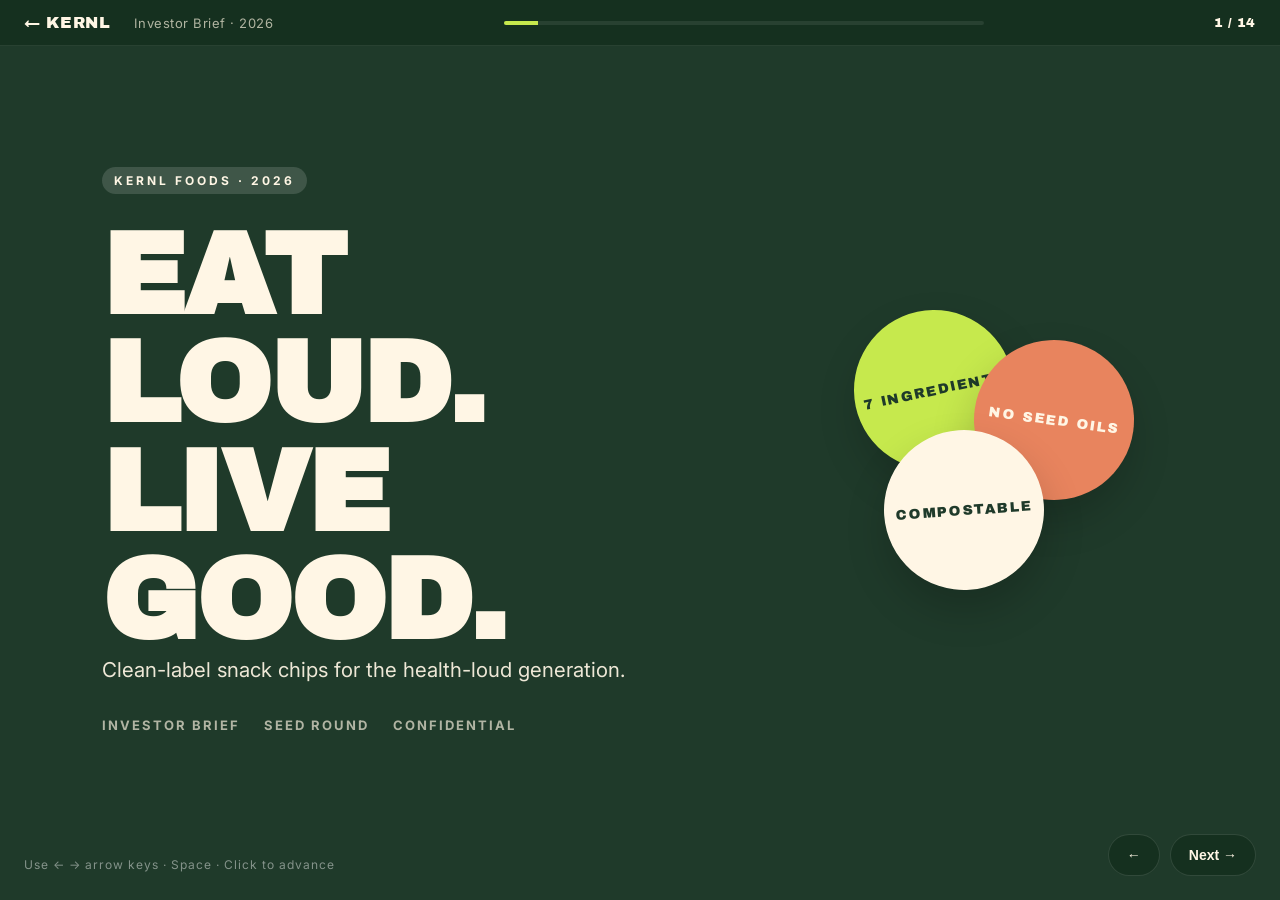
==== slides/index.html @ ddf89a63 "Launch KERNL site and pitch deck Static GitHub Pages-ready site for KERNL, a clean-label snack chip " ====
<!DOCTYPE html>
<html lang="en">
<head>
  <meta charset="UTF-8" />
  <meta name="viewport" content="width=device-width, initial-scale=1.0" />
  <title>KERNL — Investor Brief</title>
  <meta name="description" content="KERNL pitch deck — clean-label snack chips for the health-loud generation." />
  <link rel="preconnect" href="https://fonts.googleapis.com" />
  <link rel="preconnect" href="https://fonts.gstatic.com" crossorigin />
  <link href="https://fonts.googleapis.com/css2?family=Archivo+Black&family=Inter:wght@400;500;600;700;800&family=Caveat:wght@500;700&display=swap" rel="stylesheet" />
  <link rel="stylesheet" href="slides.css" />
</head>
<body>

  <header class="deck-bar">
    <a href="../" class="deck-bar__brand">← KERNL</a>
    <span class="deck-bar__title">Investor Brief · 2026</span>
    <div class="deck-bar__progress"><div id="progress"></div></div>
    <span class="deck-bar__count"><span id="curIdx">1</span> / <span id="total">14</span></span>
  </header>

  <main class="deck" id="deck">

    <!-- 1. Title -->
    <section class="slide slide--title" data-color="moss">
      <div class="slide__inner">
        <span class="kicker">KERNL FOODS · 2026</span>
        <h1 class="display xxl">EAT LOUD.<br/>LIVE GOOD.</h1>
        <p class="lead">Clean-label snack chips for the health-loud generation.</p>
        <div class="meta-row">
          <span>Investor Brief</span>
          <span>Seed Round</span>
          <span>Confidential</span>
        </div>
      </div>
      <div class="slide__art">
        <div class="badge-stack">
          <div class="badge badge--lime">7 INGREDIENTS</div>
          <div class="badge badge--coral">NO SEED OILS</div>
          <div class="badge badge--cream">COMPOSTABLE</div>
        </div>
      </div>
    </section>

    <!-- 2. Problem -->
    <section class="slide" data-color="cream">
      <div class="slide__inner">
        <span class="kicker">01 / The Problem</span>
        <h2 class="display xl">Healthy snacks are still lying.</h2>
        <p class="lead">Gen Z is the most health-aware generation ever — and the most frustrated. The "better-for-you" aisle is full of seed oils, hidden sugars, and ingredient lists longer than a pharmacy receipt.</p>
        <ul class="bullet-grid">
          <li><strong>78%</strong> of Gen Z read labels before buying. <em>(Mintel, 2025)</em></li>
          <li><strong>62%</strong> distrust "natural" claims from legacy brands.</li>
          <li><strong>$48B</strong> salty-snack market, growing 6% YoY — most innovation is theater.</li>
        </ul>
      </div>
    </section>

    <!-- 3. Why now -->
    <section class="slide" data-color="lime">
      <div class="slide__inner">
        <span class="kicker">02 / Why Now</span>
        <h2 class="display xl">A generation looking for permission to actually eat.</h2>
        <div class="stat-row">
          <div class="stat"><div class="stat__num">$143B</div><div class="stat__lbl">Gen Z food + bev spend, 2026</div></div>
          <div class="stat"><div class="stat__num">3.2x</div><div class="stat__lbl">More likely to switch brands over values</div></div>
          <div class="stat"><div class="stat__num">71%</div><div class="stat__lbl">Snack between meals daily</div></div>
        </div>
        <p class="lead">Anti-Big-Food sentiment is at an all-time high. TikTok-native brands (Poppi, Liquid Death, Olipop) prove a category can be redefined in 36 months.</p>
      </div>
    </section>

    <!-- 4. Solution -->
    <section class="slide" data-color="moss">
      <div class="slide__inner">
        <span class="kicker">03 / The Solution</span>
        <h2 class="display xl">KERNL: chips your grandparents would recognize.</h2>
        <p class="lead">Whole-grain corn + ancient grains, fried in olive and avocado oil, seasoned with real food. Seven ingredients or fewer. Always.</p>
        <ul class="check-list">
          <li>Radically short ingredient list</li>
          <li>No seed oils, no added sugar, no isolates</li>
          <li>Real veg as flavor (beet, avocado, lime — not powder)</li>
          <li>Home-compostable bag (TÜV-certified)</li>
          <li>Made in Cincinnati. Founder-led. Stays small on purpose.</li>
        </ul>
      </div>
    </section>

    <!-- 5. The line -->
    <section class="slide slide--line" data-color="cream">
      <div class="slide__inner">
        <span class="kicker">04 / The Product Line</span>
        <h2 class="display xl">Four flavors. One promise.</h2>
        <div class="bag-row">
          <div class="bag bag--green"><span class="bag__title">CLASSIC</span><span class="bag__desc">Sea Salt + Pepper</span></div>
          <div class="bag bag--coral"><span class="bag__title">SWEET HEAT</span><span class="bag__desc">Honey BBQ</span></div>
          <div class="bag bag--aqua"><span class="bag__title">COASTAL</span><span class="bag__desc">Avocado + Lime</span></div>
          <div class="bag bag--beet"><span class="bag__title">ROOTED</span><span class="bag__desc">Beet + Rosemary</span></div>
        </div>
        <p class="lead small">$5.99 / 5 oz · $19.99 variety pack · Subscribe & save 15%</p>
      </div>
    </section>

    <!-- 6. Brand -->
    <section class="slide" data-color="coral">
      <div class="slide__inner">
        <span class="kicker">05 / Brand</span>
        <h2 class="display xl">We're not a chip company. We're a youth lifestyle brand that happens to make chips.</h2>
        <p class="lead">Brand voice is conversational, self-aware, and a little chaotic — built for TikTok-native discovery and Gen Z community-building.</p>
        <div class="quote-block">
          "kernl is what would happen if Patagonia made a snack."<br/>
          <em>— The Strategist, 2026</em>
        </div>
      </div>
    </section>

    <!-- 7. Differentiation -->
    <section class="slide" data-color="cream">
      <div class="slide__inner">
        <span class="kicker">06 / Differentiation</span>
        <h2 class="display xl">Where we sit.</h2>
        <table class="compare">
          <thead>
            <tr><th></th><th>KERNL</th><th>Doritos</th><th>Hippeas</th><th>Siete</th></tr>
          </thead>
          <tbody>
            <tr><td>≤ 7 ingredients</td><td class="yes">✓</td><td>✗</td><td>✓</td><td>✓</td></tr>
            <tr><td>No seed oils</td><td class="yes">✓</td><td>✗</td><td>✗</td><td>partial</td></tr>
            <tr><td>0g added sugar</td><td class="yes">✓</td><td>✗</td><td>✓</td><td>✓</td></tr>
            <tr><td>Compostable bag</td><td class="yes">✓</td><td>✗</td><td>✗</td><td>✗</td></tr>
            <tr><td>Gen Z brand voice</td><td class="yes">✓</td><td>—</td><td>—</td><td>—</td></tr>
            <tr><td>Price / oz</td><td class="yes">$1.20</td><td>$0.45</td><td>$1.10</td><td>$1.40</td></tr>
          </tbody>
        </table>
      </div>
    </section>

    <!-- 8. Channel -->
    <section class="slide" data-color="lime">
      <div class="slide__inner">
        <span class="kicker">07 / Channels</span>
        <h2 class="display xl">DTC-first. Retail-curated.</h2>
        <div class="cols-3">
          <div class="col">
            <h3>DTC + Subscribe</h3>
            <p>kernl.snacks &amp; TikTok Shop. Recurring revenue, direct customer data, founder access.</p>
          </div>
          <div class="col">
            <h3>Curated Retail</h3>
            <p>Erewhon, Foxtrot, Pop Up Grocer, UO. Cultural cachet over volume.</p>
          </div>
          <div class="col">
            <h3>College + Indie</h3>
            <p>80+ campus coops + bodegas in target metros. Built for the dorm-room cohort.</p>
          </div>
        </div>
      </div>
    </section>

    <!-- 9. Unit economics -->
    <section class="slide" data-color="moss">
      <div class="slide__inner">
        <span class="kicker">08 / Unit Economics</span>
        <h2 class="display xl">The math works.</h2>
        <div class="stat-row">
          <div class="stat"><div class="stat__num">62%</div><div class="stat__lbl">Gross margin (DTC, blended)</div></div>
          <div class="stat"><div class="stat__num">$18</div><div class="stat__lbl">Blended CAC, paid + organic</div></div>
          <div class="stat"><div class="stat__num">$94</div><div class="stat__lbl">12-mo LTV, sub cohort</div></div>
          <div class="stat"><div class="stat__num">5.2x</div><div class="stat__lbl">LTV / CAC</div></div>
        </div>
        <p class="lead small">Targets are conservative vs. Olipop / Magic Spoon at comparable stage.</p>
      </div>
    </section>

    <!-- 10. Traction / Roadmap -->
    <section class="slide" data-color="cream">
      <div class="slide__inner">
        <span class="kicker">09 / Traction &amp; Roadmap</span>
        <h2 class="display xl">12 months out.</h2>
        <ul class="timeline">
          <li><span class="when">Q1</span><span class="what">Launch DTC + first 4 SKUs · pilot Erewhon</span></li>
          <li><span class="when">Q2</span><span class="what">10K subscribers · TikTok Shop integration</span></li>
          <li><span class="when">Q3</span><span class="what">Expand to Sprouts (200 doors) · Limited drop #1</span></li>
          <li><span class="when">Q4</span><span class="what">$4M ARR · Series A conversations · 5th SKU</span></li>
        </ul>
      </div>
    </section>

    <!-- 11. Team -->
    <section class="slide" data-color="aqua">
      <div class="slide__inner">
        <span class="kicker">10 / Team</span>
        <h2 class="display xl">The founders.</h2>
        <div class="team">
          <div class="member">
            <div class="member__avatar" style="background: linear-gradient(135deg,#C6E94D,#1F3A2A)">M</div>
            <h3>Maya Okafor</h3>
            <p>Co-founder, CEO. Ex-General Mills brand. Cornell food science. Built and sold a campus snack pop-up to 4 universities at 22.</p>
          </div>
          <div class="member">
            <div class="member__avatar" style="background: linear-gradient(135deg,#E8845E,#5C2543)">J</div>
            <h3>Jules Rivera</h3>
            <p>Co-founder, COO. Ex-Olipop ops. Stanford MBA. Ran supply chain for 0→$30M at a previous DTC bev brand.</p>
          </div>
          <div class="member">
            <div class="member__avatar" style="background: linear-gradient(135deg,#9DC4B5,#1F3A2A)">+</div>
            <h3>Advisors</h3>
            <p>Founders of Magic Spoon, Caulipower, &amp; Three Wishes. Plus a former Whole Foods category buyer.</p>
          </div>
        </div>
      </div>
    </section>

    <!-- 12. The ask -->
    <section class="slide" data-color="coral">
      <div class="slide__inner">
        <span class="kicker">11 / The Ask</span>
        <h2 class="display xl">Raising $2.5M Seed.</h2>
        <p class="lead">To launch four SKUs nationally, hit 25K subscribers, and prove the playbook for a Series A in 2027.</p>
        <div class="ask-grid">
          <div><strong>40%</strong> Inventory + production</div>
          <div><strong>30%</strong> Brand + paid acquisition</div>
          <div><strong>20%</strong> Team (3 hires)</div>
          <div><strong>10%</strong> Retail launch ops</div>
        </div>
      </div>
    </section>

    <!-- 13. Why us -->
    <section class="slide" data-color="moss">
      <div class="slide__inner">
        <span class="kicker">12 / Why Us</span>
        <h2 class="display xl">A category window opens once a decade.</h2>
        <p class="lead">It happened to drinks (Olipop, Liquid Death). It's happening to snacks now. KERNL is the brand a Gen Z consumer would build if they had a P&amp;L.</p>
        <p class="lead">We're founder-led, mission-aligned, and operationally seasoned. We don't need three years to figure out what to make. We already know.</p>
      </div>
    </section>

    <!-- 14. Thanks -->
    <section class="slide slide--end" data-color="lime">
      <div class="slide__inner">
        <h2 class="display xxl">LET'S MAKE A SNACK.</h2>
        <p class="lead">maya@kernl.snacks · jules@kernl.snacks · kernl.snacks</p>
        <div class="meta-row">
          <span>kernl.snacks/pitch</span>
          <span>@kernlsnacks</span>
          <span>Cincinnati, OH</span>
        </div>
      </div>
    </section>

  </main>

  <footer class="deck-controls" aria-label="Deck navigation">
    <button id="prev" aria-label="Previous slide">←</button>
    <button id="next" aria-label="Next slide">Next →</button>
  </footer>

  <p class="hint">Use ← → arrow keys · Space · Click to advance</p>

  <script src="slides.js" defer></script>
</body>
</html>
---- slides/slides.css ----
/* =========================================================
   KERNL — pitch deck
   ========================================================= */

:root {
  --moss: #1F3A2A;
  --moss-deep: #15301F;
  --cream: #F4ECD8;
  --cream-light: #FFF6E5;
  --lime: #C6E94D;
  --coral: #E8845E;
  --beet: #5C2543;
  --aqua: #9DC4B5;
  --gold: #E8C063;
  --ink: #1A1A1A;
  --ink-soft: #4A4A48;

  --display: 'Archivo Black', 'Inter', system-ui, sans-serif;
  --body: 'Inter', system-ui, -apple-system, sans-serif;
  --hand: 'Caveat', cursive;
}

* { box-sizing: border-box; margin: 0; padding: 0; }

html, body {
  height: 100%;
  font-family: var(--body);
  background: var(--moss);
  color: var(--ink);
  overflow: hidden;
}

::selection { background: var(--lime); color: var(--moss); }

/* =========================================================
   Top bar
   ========================================================= */

.deck-bar {
  position: fixed;
  top: 0; left: 0; right: 0;
  z-index: 50;
  display: flex;
  align-items: center;
  gap: 24px;
  padding: 14px 24px;
  background: rgba(21, 48, 31, .92);
  backdrop-filter: blur(8px);
  color: var(--cream-light);
  font-size: 13px;
  border-bottom: 1px solid rgba(255,255,255,.08);
}
.deck-bar__brand {
  font-family: var(--display);
  font-size: 16px;
  letter-spacing: .04em;
  color: var(--cream-light);
  text-decoration: none;
}
.deck-bar__brand:hover { color: var(--lime); }
.deck-bar__title { color: rgba(244,236,216,.7); letter-spacing: .04em; }

.deck-bar__progress {
  flex: 1;
  height: 4px;
  background: rgba(255,255,255,.08);
  border-radius: 999px;
  overflow: hidden;
  max-width: 480px;
  margin: 0 auto;
}
.deck-bar__progress > div {
  height: 100%;
  background: var(--lime);
  width: 0;
  transition: width .35s cubic-bezier(.2,.8,.2,1);
}

.deck-bar__count { font-family: var(--display); letter-spacing: .04em; }

/* =========================================================
   Slides
   ========================================================= */

.deck {
  position: relative;
  height: 100vh;
  width: 100vw;
}

.slide {
  position: absolute;
  inset: 0;
  display: grid;
  grid-template-columns: 1fr;
  align-items: center;
  padding: 96px 8vw 96px;
  opacity: 0;
  visibility: hidden;
  transform: translateX(40px) scale(.985);
  transition: opacity .45s ease, transform .45s cubic-bezier(.2,.8,.2,1), visibility 0s linear .45s;
  overflow-y: auto;
}
.slide.is-active {
  opacity: 1;
  visibility: visible;
  transform: none;
  transition: opacity .55s ease, transform .55s cubic-bezier(.2,.8,.2,1), visibility 0s;
}

.slide[data-color="moss"]   { background: var(--moss); color: var(--cream-light); }
.slide[data-color="cream"]  { background: var(--cream-light); color: var(--ink); }
.slide[data-color="lime"]   { background: var(--lime); color: var(--moss); }
.slide[data-color="coral"]  { background: var(--coral); color: var(--cream-light); }
.slide[data-color="aqua"]   { background: var(--aqua); color: var(--moss); }
.slide[data-color="beet"]   { background: var(--beet); color: var(--cream-light); }

.slide__inner {
  width: 100%;
  max-width: 1100px;
  margin: 0 auto;
}

.slide--title {
  grid-template-columns: 1.4fr .8fr;
  gap: 64px;
  align-items: center;
}
.slide--title .slide__inner { max-width: none; }

@media (max-width: 900px) {
  .slide { padding: 88px 6vw 64px; }
  .slide--title { grid-template-columns: 1fr; }
}

/* =========================================================
   Type
   ========================================================= */

.kicker {
  display: inline-block;
  font-size: 12px;
  font-weight: 700;
  letter-spacing: 3px;
  text-transform: uppercase;
  padding: 6px 12px;
  border-radius: 999px;
  background: rgba(0,0,0,.08);
  margin-bottom: 28px;
}
.slide[data-color="moss"]  .kicker,
.slide[data-color="coral"] .kicker,
.slide[data-color="beet"]  .kicker { background: rgba(255,255,255,.14); }

.display {
  font-family: var(--display);
  line-height: .94;
  letter-spacing: -.02em;
  text-transform: uppercase;
}
.xxl { font-size: clamp(3rem, 9vw, 7.5rem); }
.xl  { font-size: clamp(2.4rem, 6vw, 5rem); margin-bottom: 28px; }

.lead {
  font-size: clamp(17px, 1.6vw, 22px);
  line-height: 1.45;
  max-width: 760px;
  margin-bottom: 28px;
  opacity: .92;
}
.lead.small { font-size: 16px; opacity: .75; }

.meta-row {
  display: flex;
  gap: 24px;
  flex-wrap: wrap;
  font-size: 13px;
  letter-spacing: 2px;
  text-transform: uppercase;
  font-weight: 700;
  margin-top: 32px;
  opacity: .65;
}

/* =========================================================
   Components
   ========================================================= */

.bullet-grid {
  list-style: none;
  display: grid;
  gap: 18px;
  max-width: 760px;
}
.bullet-grid li {
  font-size: 18px;
  padding: 18px 22px;
  border-radius: 16px;
  background: rgba(0,0,0,.04);
  display: flex;
  align-items: baseline;
  gap: 16px;
}
.bullet-grid strong {
  font-family: var(--display);
  font-size: 28px;
  color: var(--moss);
  flex-shrink: 0;
}
.bullet-grid em { font-style: italic; opacity: .7; font-size: 14px; margin-left: 4px; }

.check-list {
  list-style: none;
  display: grid;
  gap: 12px;
  max-width: 760px;
}
.check-list li {
  font-size: 18px;
  padding-left: 32px;
  position: relative;
}
.check-list li::before {
  content: '✓';
  position: absolute;
  left: 0; top: 0;
  width: 22px; height: 22px;
  display: grid; place-items: center;
  background: var(--lime); color: var(--moss);
  border-radius: 50%;
  font-size: 12px; font-weight: 800;
}

.stat-row {
  display: grid;
  grid-template-columns: repeat(auto-fit, minmax(180px, 1fr));
  gap: 24px;
  margin: 28px 0;
}
.stat {
  padding: 24px;
  border-radius: 16px;
  background: rgba(0,0,0,.06);
}
.slide[data-color="moss"]  .stat,
.slide[data-color="coral"] .stat,
.slide[data-color="beet"]  .stat { background: rgba(255,255,255,.10); }
.stat__num {
  font-family: var(--display);
  font-size: clamp(2.4rem, 4vw, 3.6rem);
  line-height: 1;
  margin-bottom: 8px;
  letter-spacing: -.02em;
}
.stat__lbl { font-size: 14px; opacity: .8; line-height: 1.35; }

.bag-row {
  display: grid;
  grid-template-columns: repeat(4, 1fr);
  gap: 18px;
  margin: 32px 0 24px;
}
@media (max-width: 700px) { .bag-row { grid-template-columns: repeat(2, 1fr); } }

.bag {
  aspect-ratio: 3 / 4;
  border-radius: 16px;
  padding: 24px 16px;
  display: flex; flex-direction: column;
  justify-content: flex-end;
  color: var(--cream-light);
  text-align: center;
  position: relative;
  overflow: hidden;
}
.bag::before {
  content: 'KERNL';
  position: absolute; top: 22%; left: 0; right: 0;
  font-family: var(--display);
  font-size: 18%;
  text-align: center;
  letter-spacing: .04em;
}
.bag__title { font-family: var(--display); font-size: 14px; letter-spacing: 2px; }
.bag__desc { font-size: 12px; opacity: .85; margin-top: 4px; }
.bag--green { background: var(--moss); }
.bag--coral { background: var(--coral); }
.bag--aqua  { background: var(--aqua); color: var(--moss); }
.bag--aqua::before { color: var(--moss); }
.bag--beet  { background: var(--beet); }

.compare {
  width: 100%;
  border-collapse: collapse;
  margin-top: 24px;
  font-size: 16px;
}
.compare th, .compare td {
  padding: 14px 16px;
  text-align: left;
  border-bottom: 1px solid rgba(0,0,0,.08);
}
.compare th { font-family: var(--display); font-size: 12px; letter-spacing: 2px; text-transform: uppercase; opacity: .8; }
.compare th:first-child, .compare td:first-child { color: var(--ink-soft); }
.compare td.yes { font-family: var(--display); color: var(--moss); }
.compare tr:hover { background: rgba(0,0,0,.03); }

.cols-3 {
  display: grid;
  grid-template-columns: repeat(3, 1fr);
  gap: 24px;
  margin-top: 32px;
}
@media (max-width: 800px) { .cols-3 { grid-template-columns: 1fr; } }
.col h3 { font-family: var(--display); font-size: 18px; letter-spacing: .02em; margin-bottom: 10px; }
.col p { font-size: 16px; opacity: .85; line-height: 1.5; }

.timeline {
  list-style: none;
  display: grid;
  gap: 14px;
  margin-top: 24px;
}
.timeline li {
  display: grid;
  grid-template-columns: 80px 1fr;
  gap: 24px;
  align-items: center;
  padding: 18px 22px;
  background: rgba(0,0,0,.06);
  border-radius: 16px;
}
.timeline .when { font-family: var(--display); font-size: 22px; color: var(--moss); }
.timeline .what { font-size: 17px; }

.team {
  display: grid;
  grid-template-columns: repeat(3, 1fr);
  gap: 24px;
  margin-top: 28px;
}
@media (max-width: 800px) { .team { grid-template-columns: 1fr; } }
.member {
  background: rgba(0,0,0,.06);
  padding: 24px;
  border-radius: 18px;
}
.member__avatar {
  width: 56px; height: 56px; border-radius: 50%;
  display: grid; place-items: center;
  font-family: var(--display); font-size: 22px; color: var(--cream-light);
  margin-bottom: 16px;
}
.member h3 { font-family: var(--display); font-size: 18px; margin-bottom: 8px; letter-spacing: .02em; }
.member p { font-size: 14px; line-height: 1.5; opacity: .85; }

.ask-grid {
  display: grid;
  grid-template-columns: repeat(2, 1fr);
  gap: 16px;
  margin-top: 28px;
  max-width: 720px;
}
.ask-grid > div {
  padding: 22px 24px;
  background: rgba(255,255,255,.12);
  border-radius: 16px;
  font-size: 17px;
}
.ask-grid strong {
  display: block;
  font-family: var(--display);
  font-size: 32px;
  margin-bottom: 4px;
  color: var(--lime);
}

.quote-block {
  margin-top: 28px;
  padding: 28px 32px;
  background: rgba(255,255,255,.14);
  border-left: 4px solid var(--lime);
  border-radius: 4px 16px 16px 4px;
  font-family: var(--display);
  font-size: clamp(1.4rem, 2.5vw, 2rem);
  line-height: 1.2;
  text-transform: none;
  letter-spacing: 0;
}
.quote-block em { display: block; font-family: var(--body); font-size: 14px; font-weight: 500; opacity: .8; margin-top: 12px; letter-spacing: 2px; text-transform: uppercase; }

/* Title slide art */
.slide__art { display: grid; place-items: center; height: 100%; }
.badge-stack { position: relative; width: 280px; height: 280px; }
.badge {
  position: absolute;
  display: grid; place-items: center;
  width: 160px; height: 160px;
  border-radius: 50%;
  font-family: var(--display);
  font-size: 14px;
  letter-spacing: .12em;
  text-align: center;
  box-shadow: 0 20px 40px rgba(0,0,0,.18);
}
.badge--lime  { background: var(--lime); color: var(--moss); top: 0; left: 0; transform: rotate(-12deg); }
.badge--coral { background: var(--coral); color: var(--cream-light); top: 30px; right: 0; transform: rotate(8deg); }
.badge--cream { background: var(--cream-light); color: var(--moss); bottom: 0; left: 30px; transform: rotate(-4deg); }

@media (max-width: 900px) { .badge-stack { width: 240px; height: 240px; margin: 24px auto 0; } .badge { width: 130px; height: 130px; font-size: 12px; } }

.slide--end { text-align: center; }
.slide--end .slide__inner { max-width: 900px; }
.slide--end .meta-row { justify-content: center; }

/* =========================================================
   Bottom controls
   ========================================================= */

.deck-controls {
  position: fixed;
  bottom: 24px;
  right: 24px;
  z-index: 50;
  display: flex;
  gap: 10px;
}
.deck-controls button {
  background: var(--moss-deep);
  color: var(--cream-light);
  padding: 12px 18px;
  border-radius: 999px;
  font-weight: 700;
  font-size: 14px;
  cursor: pointer;
  transition: transform .15s ease, background .15s ease;
  border: 1px solid rgba(255,255,255,.12);
}
.deck-controls button:hover { background: var(--moss); transform: translateY(-2px); }

.hint {
  position: fixed;
  bottom: 28px; left: 24px;
  z-index: 50;
  color: rgba(255,255,255,.45);
  font-size: 12px;
  letter-spacing: 1px;
}

@media (max-width: 600px) { .hint { display: none; } }

@media (prefers-reduced-motion: reduce) {
  .slide { transition: opacity .2s ease; transform: none !important; }
  .deck-bar__progress > div { transition: none; }
}

/* Print: each slide on its own page */
@media print {
  html, body { background: white; height: auto; overflow: visible; }
  .deck-bar, .deck-controls, .hint { display: none !important; }
  .deck { height: auto; width: auto; display: block; }
  .slide {
    position: relative !important;
    inset: auto !important;
    page-break-after: always;
    opacity: 1 !important;
    visibility: visible !important;
    transform: none !important;
    height: 100vh;
    min-height: 720px;
  }
}
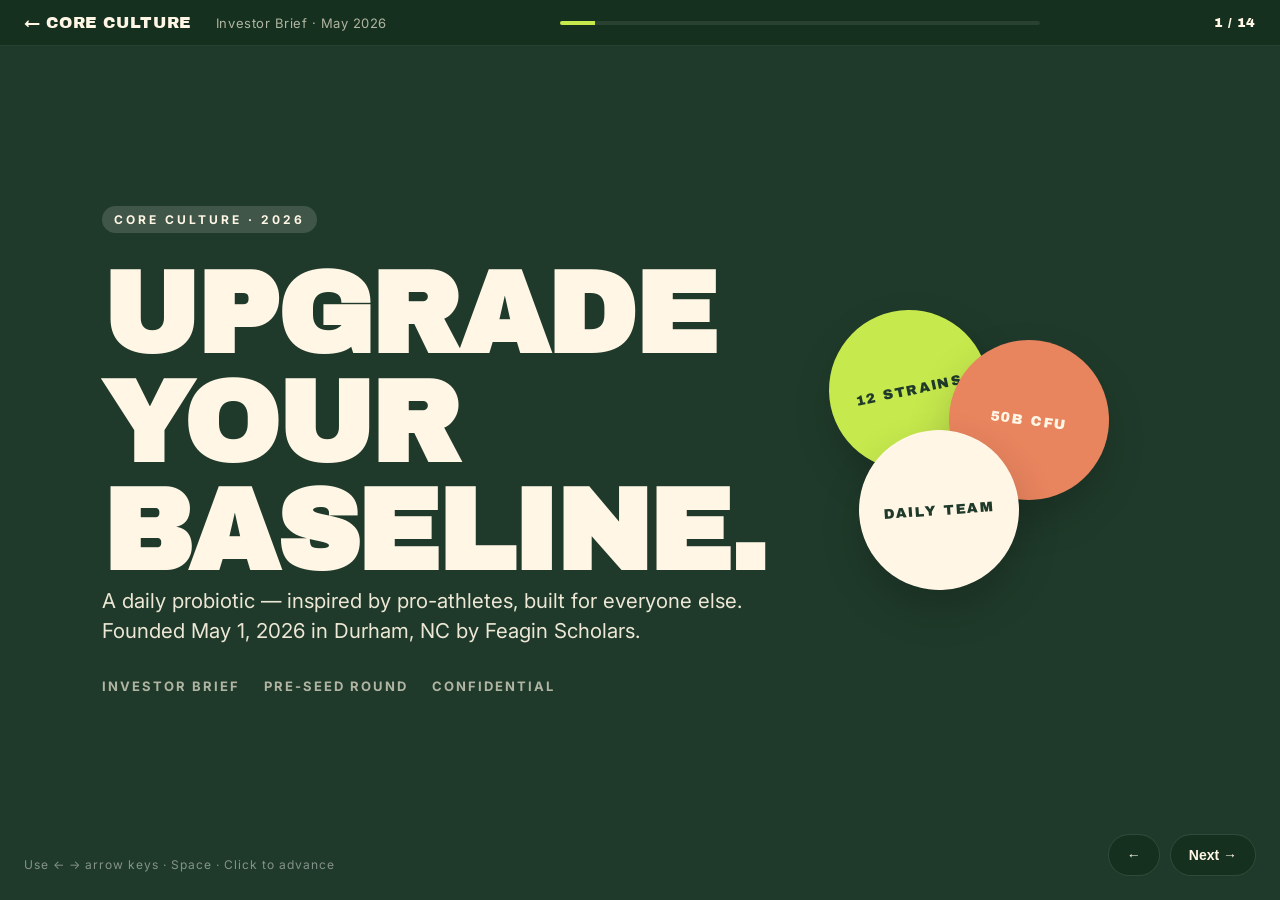
==== commit d6067339: "Rebrand to CORE Culture — daily probiotic for Gen Z - New tagline: "Upgrade your baseline." - Founde" ====
--- a/slides/index.html
+++ b/slides/index.html
@@ -3,8 +3,8 @@
 <head>
   <meta charset="UTF-8" />
   <meta name="viewport" content="width=device-width, initial-scale=1.0" />
-  <title>KERNL — Investor Brief</title>
-  <meta name="description" content="KERNL pitch deck — clean-label snack chips for the health-loud generation." />
+  <title>CORE Culture — Investor Brief</title>
+  <meta name="description" content="CORE Culture pitch deck — daily probiotic for the health-loud generation. Founded May 2026 in Durham, NC by Feagin Scholars." />
   <link rel="preconnect" href="https://fonts.googleapis.com" />
   <link rel="preconnect" href="https://fonts.gstatic.com" crossorigin />
   <link href="https://fonts.googleapis.com/css2?family=Archivo+Black&family=Inter:wght@400;500;600;700;800&family=Caveat:wght@500;700&display=swap" rel="stylesheet" />
@@ -13,8 +13,8 @@
 <body>
 
   <header class="deck-bar">
-    <a href="../" class="deck-bar__brand">← KERNL</a>
-    <span class="deck-bar__title">Investor Brief · 2026</span>
+    <a href="../" class="deck-bar__brand">← CORE CULTURE</a>
+    <span class="deck-bar__title">Investor Brief · May 2026</span>
     <div class="deck-bar__progress"><div id="progress"></div></div>
     <span class="deck-bar__count"><span id="curIdx">1</span> / <span id="total">14</span></span>
   </header>
@@ -24,20 +24,20 @@
     <!-- 1. Title -->
     <section class="slide slide--title" data-color="moss">
       <div class="slide__inner">
-        <span class="kicker">KERNL FOODS · 2026</span>
-        <h1 class="display xxl">EAT LOUD.<br/>LIVE GOOD.</h1>
-        <p class="lead">Clean-label snack chips for the health-loud generation.</p>
+        <span class="kicker">CORE CULTURE · 2026</span>
+        <h1 class="display xxl">UPGRADE<br/>YOUR<br/>BASELINE.</h1>
+        <p class="lead">A daily probiotic — inspired by pro-athletes, built for everyone else. Founded May 1, 2026 in Durham, NC by Feagin Scholars.</p>
         <div class="meta-row">
           <span>Investor Brief</span>
-          <span>Seed Round</span>
+          <span>Pre-Seed Round</span>
           <span>Confidential</span>
         </div>
       </div>
       <div class="slide__art">
         <div class="badge-stack">
-          <div class="badge badge--lime">7 INGREDIENTS</div>
-          <div class="badge badge--coral">NO SEED OILS</div>
-          <div class="badge badge--cream">COMPOSTABLE</div>
+          <div class="badge badge--lime">12 STRAINS</div>
+          <div class="badge badge--coral">50B CFU</div>
+          <div class="badge badge--cream">DAILY TEAM</div>
         </div>
       </div>
     </section>
@@ -46,12 +46,12 @@
     <section class="slide" data-color="cream">
       <div class="slide__inner">
         <span class="kicker">01 / The Problem</span>
-        <h2 class="display xl">Healthy snacks are still lying.</h2>
-        <p class="lead">Gen Z is the most health-aware generation ever — and the most frustrated. The "better-for-you" aisle is full of seed oils, hidden sugars, and ingredient lists longer than a pharmacy receipt.</p>
+        <h2 class="display xl">Probiotics still feel like a chore.</h2>
+        <p class="lead">Gen Z is more health-aware than any generation before — and more frustrated with the supplement aisle. Refrigerated bottles, capsule fatigue, fifty-ingredient labels, and brands that talk about your microbiome like a marketing department.</p>
         <ul class="bullet-grid">
-          <li><strong>78%</strong> of Gen Z read labels before buying. <em>(Mintel, 2025)</em></li>
-          <li><strong>62%</strong> distrust "natural" claims from legacy brands.</li>
-          <li><strong>$48B</strong> salty-snack market, growing 6% YoY — most innovation is theater.</li>
+          <li><strong>78%</strong> of Gen Z read supplement labels before buying.</li>
+          <li><strong>62%</strong> distrust "wellness" claims from legacy supplement brands.</li>
+          <li><strong>$95B</strong> probiotic market by 2030, growing 14% YoY — most innovation is repackaging.</li>
         </ul>
       </div>
     </section>
@@ -60,13 +60,13 @@
     <section class="slide" data-color="lime">
       <div class="slide__inner">
         <span class="kicker">02 / Why Now</span>
-        <h2 class="display xl">A generation looking for permission to actually eat.</h2>
+        <h2 class="display xl">Gut health is the new performance metric.</h2>
         <div class="stat-row">
-          <div class="stat"><div class="stat__num">$143B</div><div class="stat__lbl">Gen Z food + bev spend, 2026</div></div>
+          <div class="stat"><div class="stat__num">$143B</div><div class="stat__lbl">Gen Z health + wellness spend, 2026</div></div>
           <div class="stat"><div class="stat__num">3.2x</div><div class="stat__lbl">More likely to switch brands over values</div></div>
-          <div class="stat"><div class="stat__num">71%</div><div class="stat__lbl">Snack between meals daily</div></div>
-        </div>
-        <p class="lead">Anti-Big-Food sentiment is at an all-time high. TikTok-native brands (Poppi, Liquid Death, Olipop) prove a category can be redefined in 36 months.</p>
+          <div class="stat"><div class="stat__num">71%</div><div class="stat__lbl">Take a daily supplement; only 28% love it</div></div>
+        </div>
+        <p class="lead">"Recovery culture" went mainstream — pro-athlete habits became Gen Z habits. TikTok-native brands (Poppi, Liquid Death, Olipop) prove a category can be redefined in 36 months. Probiotics are next.</p>
       </div>
     </section>
 
@@ -74,14 +74,14 @@
     <section class="slide" data-color="moss">
       <div class="slide__inner">
         <span class="kicker">03 / The Solution</span>
-        <h2 class="display xl">KERNL: chips your grandparents would recognize.</h2>
-        <p class="lead">Whole-grain corn + ancient grains, fried in olive and avocado oil, seasoned with real food. Seven ingredients or fewer. Always.</p>
+        <h2 class="display xl">CORE Culture One: the daily probiotic that earns its routine.</h2>
+        <p class="lead">A single-stick probiotic built around the foundation pro-athletes obsess over and the rest of us ignore. Twelve clinically studied strains. Fifty billion live cultures. One stick, mixed into anything, every morning.</p>
         <ul class="check-list">
-          <li>Radically short ingredient list</li>
-          <li>No seed oils, no added sugar, no isolates</li>
-          <li>Real veg as flavor (beet, avocado, lime — not powder)</li>
-          <li>Home-compostable bag (TÜV-certified)</li>
-          <li>Made in Cincinnati. Founder-led. Stays small on purpose.</li>
+          <li>12 strains chosen for published gut, immune, and recovery data</li>
+          <li>50B CFU guaranteed at expiration, not just manufacture</li>
+          <li>Shelf-stable — no refrigeration, no chalky funk</li>
+          <li>0g added sugar, dairy-free, third-party tested every batch</li>
+          <li>Athlete-inspired. Built in Durham. Founder-led.</li>
         </ul>
       </div>
     </section>
@@ -90,14 +90,14 @@
     <section class="slide slide--line" data-color="cream">
       <div class="slide__inner">
         <span class="kicker">04 / The Product Line</span>
-        <h2 class="display xl">Four flavors. One promise.</h2>
+        <h2 class="display xl">Start with One. Build the team.</h2>
         <div class="bag-row">
-          <div class="bag bag--green"><span class="bag__title">CLASSIC</span><span class="bag__desc">Sea Salt + Pepper</span></div>
-          <div class="bag bag--coral"><span class="bag__title">SWEET HEAT</span><span class="bag__desc">Honey BBQ</span></div>
-          <div class="bag bag--aqua"><span class="bag__title">COASTAL</span><span class="bag__desc">Avocado + Lime</span></div>
-          <div class="bag bag--beet"><span class="bag__title">ROOTED</span><span class="bag__desc">Beet + Rosemary</span></div>
-        </div>
-        <p class="lead small">$5.99 / 5 oz · $19.99 variety pack · Subscribe & save 15%</p>
+          <div class="bag bag--green"><span class="bag__title">CORE ONE</span><span class="bag__desc">Daily Probiotic — shipping now</span></div>
+          <div class="bag bag--coral"><span class="bag__title">CORE CALM</span><span class="bag__desc">Evening Blend — Q3 '26</span></div>
+          <div class="bag bag--aqua"><span class="bag__title">CORE SLEEP</span><span class="bag__desc">Recovery Stack — Q4 '26</span></div>
+          <div class="bag bag--beet"><span class="bag__title">CORE GLOW</span><span class="bag__desc">Skin Axis — 2027</span></div>
+        </div>
+        <p class="lead small">$36 / 30 sticks · $30/mo subscription · Compostable single-serve packaging</p>
       </div>
     </section>
 
@@ -105,10 +105,10 @@
     <section class="slide" data-color="coral">
       <div class="slide__inner">
         <span class="kicker">05 / Brand</span>
-        <h2 class="display xl">We're not a chip company. We're a youth lifestyle brand that happens to make chips.</h2>
-        <p class="lead">Brand voice is conversational, self-aware, and a little chaotic — built for TikTok-native discovery and Gen Z community-building.</p>
+        <h2 class="display xl">"Upgrade your baseline." We want to be part of your daily team.</h2>
+        <p class="lead">Athlete-inspired without being a sports brand. Science-grounded without being clinical. Conversational, self-aware, built for TikTok-native discovery — and the kind of brand a Gen Z consumer would build if they had a product team.</p>
         <div class="quote-block">
-          "kernl is what would happen if Patagonia made a snack."<br/>
+          "core culture is what would happen if Patagonia made a probiotic."<br/>
           <em>— The Strategist, 2026</em>
         </div>
       </div>
@@ -121,15 +121,16 @@
         <h2 class="display xl">Where we sit.</h2>
         <table class="compare">
           <thead>
-            <tr><th></th><th>KERNL</th><th>Doritos</th><th>Hippeas</th><th>Siete</th></tr>
+            <tr><th></th><th>CORE Culture</th><th>Seed</th><th>Athletic Greens</th><th>Bloom</th></tr>
           </thead>
           <tbody>
-            <tr><td>≤ 7 ingredients</td><td class="yes">✓</td><td>✗</td><td>✓</td><td>✓</td></tr>
-            <tr><td>No seed oils</td><td class="yes">✓</td><td>✗</td><td>✗</td><td>partial</td></tr>
-            <tr><td>0g added sugar</td><td class="yes">✓</td><td>✗</td><td>✓</td><td>✓</td></tr>
-            <tr><td>Compostable bag</td><td class="yes">✓</td><td>✗</td><td>✗</td><td>✗</td></tr>
-            <tr><td>Gen Z brand voice</td><td class="yes">✓</td><td>—</td><td>—</td><td>—</td></tr>
-            <tr><td>Price / oz</td><td class="yes">$1.20</td><td>$0.45</td><td>$1.10</td><td>$1.40</td></tr>
+            <tr><td>Daily single-stick format</td><td class="yes">✓</td><td>✗ capsules</td><td>✓ scoop</td><td>✓ scoop</td></tr>
+            <tr><td>≥ 12 strains</td><td class="yes">✓</td><td>✓</td><td>partial</td><td>✗</td></tr>
+            <tr><td>50B+ CFU guaranteed</td><td class="yes">✓</td><td>✓</td><td>✗</td><td>✗</td></tr>
+            <tr><td>Shelf-stable</td><td class="yes">✓</td><td>✓</td><td>✓</td><td>✓</td></tr>
+            <tr><td>0g added sugar</td><td class="yes">✓</td><td>✓</td><td>✗</td><td>✗</td></tr>
+            <tr><td>Athlete-inspired voice</td><td class="yes">✓</td><td>—</td><td>partial</td><td>—</td></tr>
+            <tr><td>Price / day</td><td class="yes">$1.00</td><td>$1.50</td><td>$2.60</td><td>$1.10</td></tr>
           </tbody>
         </table>
       </div>
@@ -139,19 +140,19 @@
     <section class="slide" data-color="lime">
       <div class="slide__inner">
         <span class="kicker">07 / Channels</span>
-        <h2 class="display xl">DTC-first. Retail-curated.</h2>
+        <h2 class="display xl">DTC-first. Athletics-curated.</h2>
         <div class="cols-3">
           <div class="col">
             <h3>DTC + Subscribe</h3>
-            <p>kernl.snacks &amp; TikTok Shop. Recurring revenue, direct customer data, founder access.</p>
+            <p>coreculture.co + TikTok Shop. Recurring revenue, direct customer data, founder access.</p>
           </div>
           <div class="col">
             <h3>Curated Retail</h3>
             <p>Erewhon, Foxtrot, Pop Up Grocer, UO. Cultural cachet over volume.</p>
           </div>
           <div class="col">
-            <h3>College + Indie</h3>
-            <p>80+ campus coops + bodegas in target metros. Built for the dorm-room cohort.</p>
+            <h3>Collegiate Athletics</h3>
+            <p>NCAA program partnerships starting at Duke. Athletes as authentic distribution.</p>
           </div>
         </div>
       </div>
@@ -163,25 +164,25 @@
         <span class="kicker">08 / Unit Economics</span>
         <h2 class="display xl">The math works.</h2>
         <div class="stat-row">
-          <div class="stat"><div class="stat__num">62%</div><div class="stat__lbl">Gross margin (DTC, blended)</div></div>
-          <div class="stat"><div class="stat__num">$18</div><div class="stat__lbl">Blended CAC, paid + organic</div></div>
-          <div class="stat"><div class="stat__num">$94</div><div class="stat__lbl">12-mo LTV, sub cohort</div></div>
-          <div class="stat"><div class="stat__num">5.2x</div><div class="stat__lbl">LTV / CAC</div></div>
-        </div>
-        <p class="lead small">Targets are conservative vs. Olipop / Magic Spoon at comparable stage.</p>
+          <div class="stat"><div class="stat__num">68%</div><div class="stat__lbl">Gross margin (DTC, blended)</div></div>
+          <div class="stat"><div class="stat__num">$22</div><div class="stat__lbl">Blended CAC, paid + organic</div></div>
+          <div class="stat"><div class="stat__num">$140</div><div class="stat__lbl">12-mo LTV, sub cohort</div></div>
+          <div class="stat"><div class="stat__num">6.4x</div><div class="stat__lbl">LTV / CAC</div></div>
+        </div>
+        <p class="lead small">Targets are conservative vs. Seed and Athletic Greens at comparable stage; supplements have 2–3x stickier subscriptions than CPG.</p>
       </div>
     </section>
 
     <!-- 10. Traction / Roadmap -->
     <section class="slide" data-color="cream">
       <div class="slide__inner">
-        <span class="kicker">09 / Traction &amp; Roadmap</span>
-        <h2 class="display xl">12 months out.</h2>
+        <span class="kicker">09 / Roadmap</span>
+        <h2 class="display xl">12 months from launch.</h2>
         <ul class="timeline">
-          <li><span class="when">Q1</span><span class="what">Launch DTC + first 4 SKUs · pilot Erewhon</span></li>
-          <li><span class="when">Q2</span><span class="what">10K subscribers · TikTok Shop integration</span></li>
-          <li><span class="when">Q3</span><span class="what">Expand to Sprouts (200 doors) · Limited drop #1</span></li>
-          <li><span class="when">Q4</span><span class="what">$4M ARR · Series A conversations · 5th SKU</span></li>
+          <li><span class="when">Q2</span><span class="what">Launch CORE Culture One DTC · Duke athletics pilot</span></li>
+          <li><span class="when">Q3</span><span class="what">8K subscribers · Erewhon + Foxtrot pilot · Calm beta</span></li>
+          <li><span class="when">Q4</span><span class="what">Calm public launch · 5 NCAA program partnerships</span></li>
+          <li><span class="when">'27 Q1</span><span class="what">$3M ARR · Sleep launch · Series A conversations</span></li>
         </ul>
       </div>
     </section>
@@ -193,19 +194,19 @@
         <h2 class="display xl">The founders.</h2>
         <div class="team">
           <div class="member">
-            <div class="member__avatar" style="background: linear-gradient(135deg,#C6E94D,#1F3A2A)">M</div>
-            <h3>Maya Okafor</h3>
-            <p>Co-founder, CEO. Ex-General Mills brand. Cornell food science. Built and sold a campus snack pop-up to 4 universities at 22.</p>
+            <div class="member__avatar" style="background: linear-gradient(135deg,#C6E94D,#1F3A2A)">F</div>
+            <h3>Feagin Scholars · Duke '26</h3>
+            <p>Founders are Feagin Scholars at Duke — a program for high-achieving student-athletes pursuing leadership careers. Years of high-level college athletics + the academic chops to build a real product.</p>
           </div>
           <div class="member">
-            <div class="member__avatar" style="background: linear-gradient(135deg,#E8845E,#5C2543)">J</div>
-            <h3>Jules Rivera</h3>
-            <p>Co-founder, COO. Ex-Olipop ops. Stanford MBA. Ran supply chain for 0→$30M at a previous DTC bev brand.</p>
+            <div class="member__avatar" style="background: linear-gradient(135deg,#E8845E,#5C2543)">+</div>
+            <h3>Formulation</h3>
+            <p>Partnered with a leading US contract manufacturer specializing in single-serve probiotic stick packs. Third-party CFU verification at every batch.</p>
           </div>
           <div class="member">
-            <div class="member__avatar" style="background: linear-gradient(135deg,#9DC4B5,#1F3A2A)">+</div>
+            <div class="member__avatar" style="background: linear-gradient(135deg,#9DC4B5,#1F3A2A)">A</div>
             <h3>Advisors</h3>
-            <p>Founders of Magic Spoon, Caulipower, &amp; Three Wishes. Plus a former Whole Foods category buyer.</p>
+            <p>Sports nutritionists, supplement industry operators, and a former NCAA athletic department director. CPG founders from Olipop &amp; Magic Spoon advising on go-to-market.</p>
           </div>
         </div>
       </div>
@@ -215,13 +216,13 @@
     <section class="slide" data-color="coral">
       <div class="slide__inner">
         <span class="kicker">11 / The Ask</span>
-        <h2 class="display xl">Raising $2.5M Seed.</h2>
-        <p class="lead">To launch four SKUs nationally, hit 25K subscribers, and prove the playbook for a Series A in 2027.</p>
+        <h2 class="display xl">Raising $1.5M Pre-Seed.</h2>
+        <p class="lead">To launch CORE Culture One nationally, hit 10K subscribers, secure 5 NCAA program partnerships, and prove the playbook for a Seed in early 2027.</p>
         <div class="ask-grid">
-          <div><strong>40%</strong> Inventory + production</div>
+          <div><strong>40%</strong> Inventory + manufacturing</div>
           <div><strong>30%</strong> Brand + paid acquisition</div>
-          <div><strong>20%</strong> Team (3 hires)</div>
-          <div><strong>10%</strong> Retail launch ops</div>
+          <div><strong>20%</strong> Team (2 hires)</div>
+          <div><strong>10%</strong> Athletic partnerships ops</div>
         </div>
       </div>
     </section>
@@ -231,20 +232,20 @@
       <div class="slide__inner">
         <span class="kicker">12 / Why Us</span>
         <h2 class="display xl">A category window opens once a decade.</h2>
-        <p class="lead">It happened to drinks (Olipop, Liquid Death). It's happening to snacks now. KERNL is the brand a Gen Z consumer would build if they had a P&amp;L.</p>
-        <p class="lead">We're founder-led, mission-aligned, and operationally seasoned. We don't need three years to figure out what to make. We already know.</p>
+        <p class="lead">It happened to drinks (Olipop, Liquid Death). It's happening to wellness now. CORE Culture is the brand a Gen Z consumer would build if they had a P&amp;L — founded by athletes who actually need this product to work.</p>
+        <p class="lead">Founder-led. Mission-aligned. Athlete-grounded. We don't need three years to figure out what to make. We already know.</p>
       </div>
     </section>
 
     <!-- 14. Thanks -->
     <section class="slide slide--end" data-color="lime">
       <div class="slide__inner">
-        <h2 class="display xxl">LET'S MAKE A SNACK.</h2>
-        <p class="lead">maya@kernl.snacks · jules@kernl.snacks · kernl.snacks</p>
+        <h2 class="display xxl">PART OF YOUR<br/>DAILY TEAM.</h2>
+        <p class="lead">hi@coreculture.co · coreculture.co</p>
         <div class="meta-row">
-          <span>kernl.snacks/pitch</span>
-          <span>@kernlsnacks</span>
-          <span>Cincinnati, OH</span>
+          <span>Founded May 1, 2026</span>
+          <span>Durham, NC</span>
+          <span>@coreculture</span>
         </div>
       </div>
     </section>
